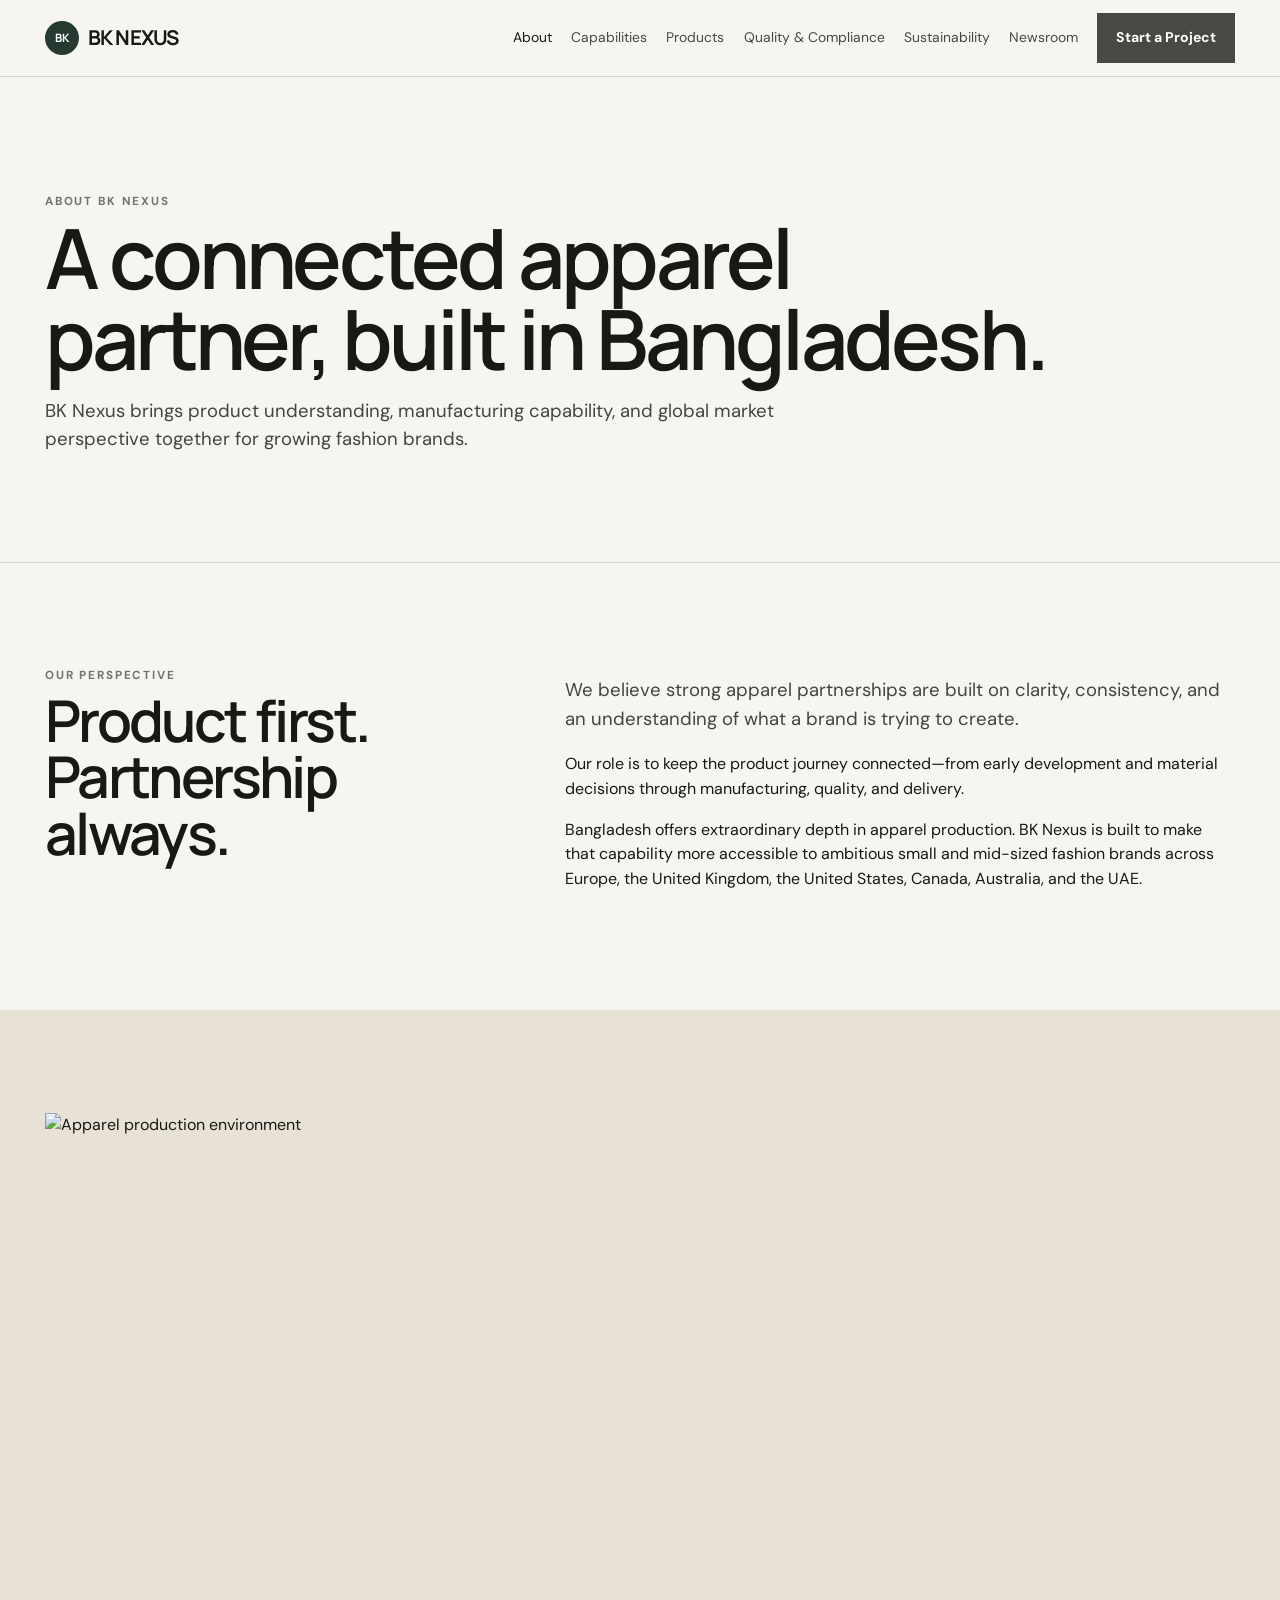
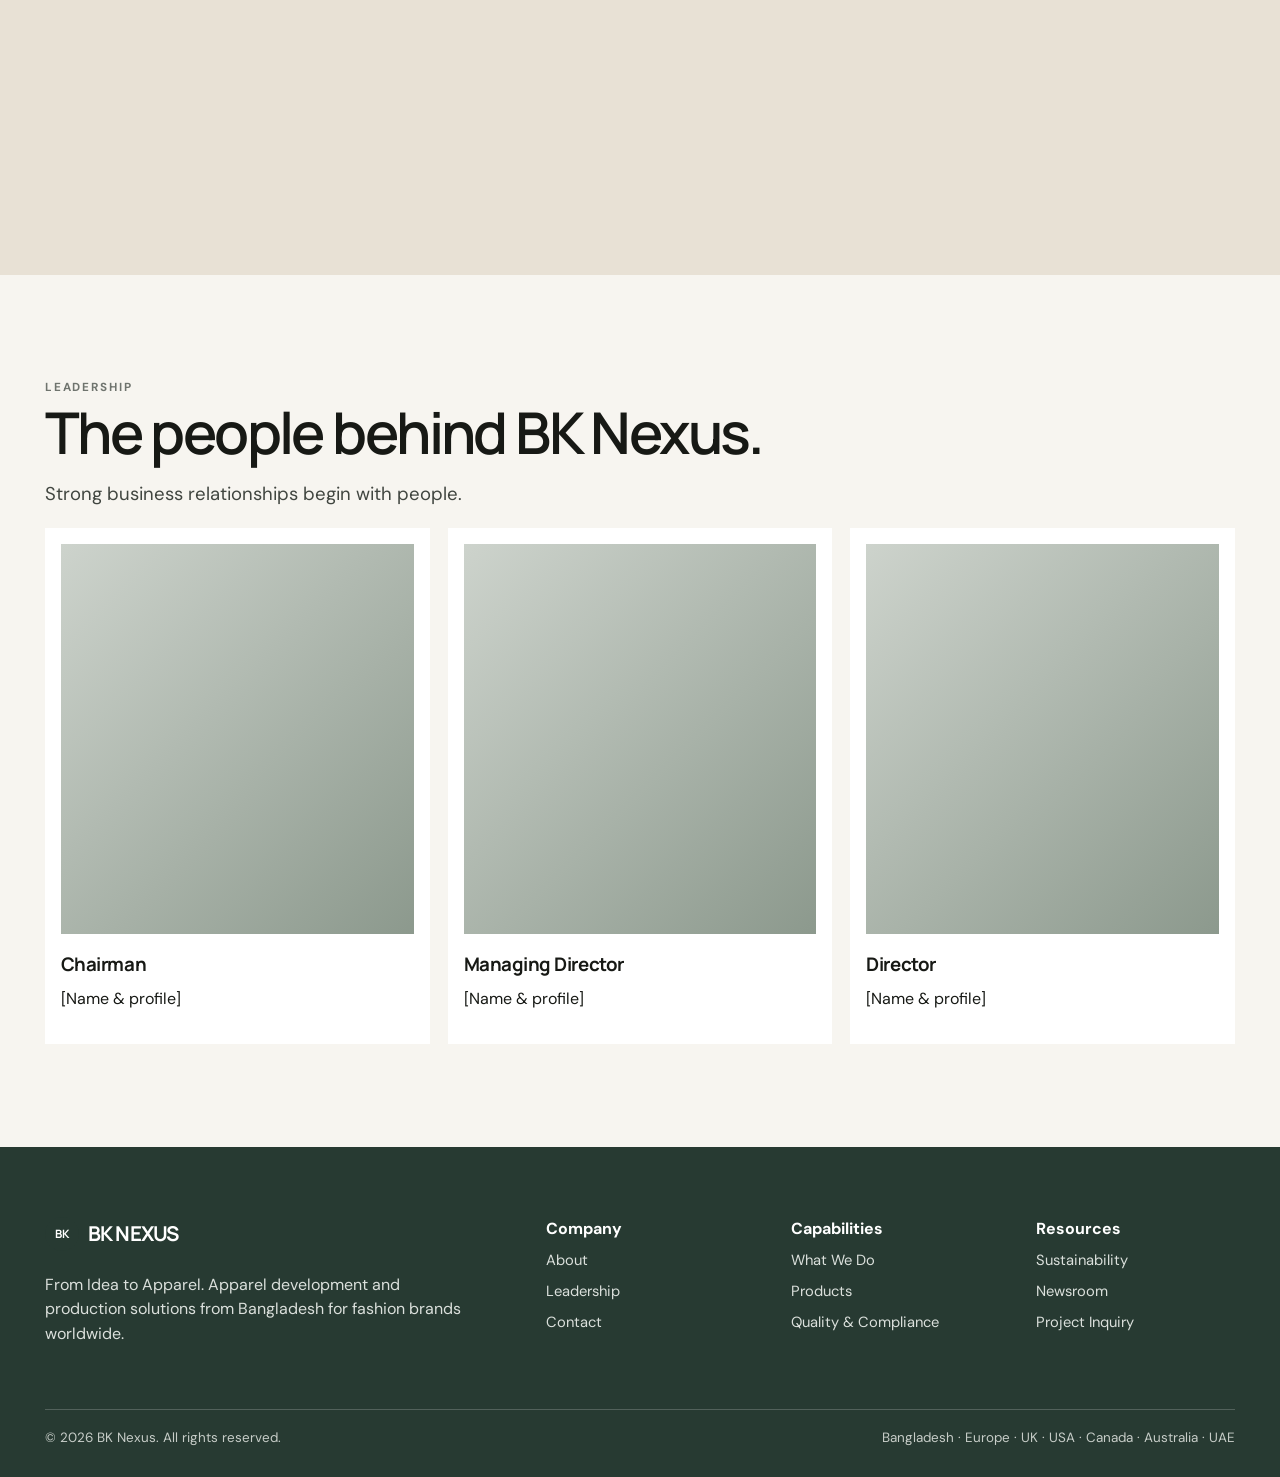
==== about.html @ fc817e80 "Add files via upload" ====
<!doctype html><html lang="en"><head><meta charset="utf-8"><meta name="viewport" content="width=device-width,initial-scale=1"><title>About | BK Nexus</title><meta name="description" content="BK Nexus — From Idea to Apparel. Apparel development and production solutions from Bangladesh."><link rel="stylesheet" href="styles.css"></head><body>
<header class="header"><div class="container nav">
  <a class="brand" href="index.html"><span>BK</span>BK NEXUS</a>
  <nav class="navlinks">
    <a href="about.html">About</a>
    <a href="capabilities.html">Capabilities</a>
    <a href="products.html">Products</a>
    <a href="quality.html">Quality & Compliance</a>
    <a href="sustainability.html">Sustainability</a>
    <a href="newsroom.html">Newsroom</a>
    <a class="btn dark" href="contact.html">Start a Project</a>
  </nav>
  <button class="menu" aria-label="Menu" aria-expanded="false">☰</button>
</div></header>

<main><section class="page-hero"><div class="container"><div class="eyebrow">About BK Nexus</div><h1 class="display">A connected apparel partner, built in Bangladesh.</h1><p class="lead">BK Nexus brings product understanding, manufacturing capability, and global market perspective together for growing fashion brands.</p></div></section>
<section><div class="container editorial-grid"><div><div class="eyebrow">Our Perspective</div><h2 class="display">Product first. Partnership always.</h2></div><div><p class="lead">We believe strong apparel partnerships are built on clarity, consistency, and an understanding of what a brand is trying to create.</p><p>Our role is to keep the product journey connected—from early development and material decisions through manufacturing, quality, and delivery.</p><p>Bangladesh offers extraordinary depth in apparel production. BK Nexus is built to make that capability more accessible to ambitious small and mid-sized fashion brands across Europe, the United Kingdom, the United States, Canada, Australia, and the UAE.</p></div></div></section>
<section class="band"><div class="container"><div class="big-image"><img src="https://images.unsplash.com/photo-1565793298595-6a879b1d9492?auto=format&fit=crop&w=1400&q=85" alt="Apparel production environment"></div></div></section>
<section id="leadership"><div class="container"><div class="eyebrow">Leadership</div><h2 class="display">The people behind BK Nexus.</h2><p class="lead">Strong business relationships begin with people.</p><div class="team"><div class="person"><div class="photo"></div><h3>Chairman</h3><p>[Name & profile]</p></div><div class="person"><div class="photo"></div><h3>Managing Director</h3><p>[Name & profile]</p></div><div class="person"><div class="photo"></div><h3>Director</h3><p>[Name & profile]</p></div></div></div></section>
</main>
<footer class="footer"><div class="container">
 <div class="footer-grid">
   <div><div class="brand"><span>BK</span>BK NEXUS</div><p style="max-width:420px;color:#dbe0dc;margin-top:22px">From Idea to Apparel. Apparel development and production solutions from Bangladesh for fashion brands worldwide.</p></div>
   <div><strong>Company</strong><a href="about.html">About</a><a href="about.html#leadership">Leadership</a><a href="contact.html">Contact</a></div>
   <div><strong>Capabilities</strong><a href="capabilities.html">What We Do</a><a href="products.html">Products</a><a href="quality.html">Quality & Compliance</a></div>
   <div><strong>Resources</strong><a href="sustainability.html">Sustainability</a><a href="newsroom.html">Newsroom</a><a href="contact.html">Project Inquiry</a></div>
 </div>
 <div class="footer-bottom"><span>© 2026 BK Nexus. All rights reserved.</span><span>Bangladesh · Europe · UK · USA · Canada · Australia · UAE</span></div>
</div></footer>
<script src="script.js"></script></body></html>
---- styles.css ----
@import url('https://fonts.googleapis.com/css2?family=DM+Sans:wght@400;500;600;700&family=Manrope:wght@500;600;700&display=swap');

:root{
  --ink:#171915;
  --forest:#273a32;
  --forest-2:#31463c;
  --sage:#a7b29f;
  --sand:#e8e1d5;
  --paper:#f7f5f0;
  --white:#ffffff;
  --line:rgba(23,25,21,.14);
  --muted:#6f746e;
  --max:1280px;
  --pad:clamp(18px,3.5vw,48px);
}
*{box-sizing:border-box}
html{scroll-behavior:smooth;overflow-x:hidden}
body{margin:0;background:var(--paper);color:var(--ink);font-family:"DM Sans",Arial,sans-serif;line-height:1.55;overflow-x:hidden}
a{color:inherit;text-decoration:none}
img{display:block;width:100%;height:100%;object-fit:cover}
button,input,textarea,select{font:inherit}
.container{width:min(calc(100% - (var(--pad) * 2)),var(--max));margin-inline:auto}
.eyebrow{font-size:.73rem;letter-spacing:.16em;text-transform:uppercase;font-weight:700;color:var(--muted)}
.display{font-family:"Manrope",sans-serif;font-weight:600;letter-spacing:-.045em;line-height:.98;text-wrap:balance}
h1,h2,h3,p{overflow-wrap:anywhere}
h1{font-size:clamp(3.1rem,7.4vw,7.5rem);margin:.08em 0 .2em}
h2{font-size:clamp(2.25rem,4.5vw,4.9rem);margin:.14em 0 .35em}
h3{font-family:"Manrope",sans-serif;letter-spacing:-.025em}
p{margin:.55em 0 1em}.lead{font-size:clamp(1.05rem,1.45vw,1.38rem);max-width:760px;color:#414640}

.header{position:sticky;z-index:60;top:0;background:rgba(247,245,240,.94);backdrop-filter:blur(16px);border-bottom:1px solid var(--line)}
.nav{min-height:76px;display:flex;align-items:center;justify-content:space-between;gap:24px}
.brand{display:inline-flex;align-items:center;font-family:"Manrope",sans-serif;font-weight:700;letter-spacing:-.04em;font-size:1.28rem;white-space:nowrap}
.brand span{display:inline-grid;place-items:center;width:34px;height:34px;background:var(--forest);color:#fff;border-radius:50%;font-size:.72rem;margin-right:9px;letter-spacing:.02em;flex:0 0 auto}
.navlinks{display:flex;gap:clamp(14px,1.5vw,24px);align-items:center;font-size:.87rem;white-space:nowrap}
.navlinks a{opacity:.78}.navlinks a:hover,.navlinks a.active{opacity:1}
.btn{display:inline-flex;align-items:center;justify-content:center;gap:10px;padding:13px 18px;border:1px solid var(--ink);font-weight:700;font-size:.88rem;transition:.2s;max-width:100%}.btn.dark{background:var(--ink);color:#fff}.btn.light{border-color:rgba(255,255,255,.5);color:#fff}.btn:hover{transform:translateY(-1px)}
.menu{display:none;border:0;background:none;padding:8px;font-size:1.4rem;line-height:1;cursor:pointer}

.hero{padding:clamp(58px,8vw,110px) 0 clamp(54px,6vw,84px);min-height:calc(100vh - 76px);display:flex;align-items:center}
.hero-grid{display:grid;grid-template-columns:minmax(0,1.08fr) minmax(340px,.92fr);gap:clamp(36px,5vw,76px);align-items:center}
.hero-copy{min-width:0}.hero .sub{font-size:clamp(1.02rem,1.4vw,1.18rem);max-width:680px}.hero-actions{display:flex;gap:12px;flex-wrap:wrap;margin-top:28px}
.hero-media{height:min(70vh,720px);min-height:520px;position:relative;overflow:hidden;background:#1c2822}.hero-media img{filter:saturate(.78) contrast(.95)}
.hero-badge{position:absolute;left:20px;right:auto;bottom:20px;background:rgba(247,245,240,.94);padding:16px 18px;width:min(240px,calc(100% - 40px))}.hero-badge strong{display:block;font-family:"Manrope";font-size:1rem;margin-top:4px}
.marquee{background:var(--forest);color:#fff;padding:15px 0;overflow:hidden;white-space:nowrap}.marquee-track{display:inline-block;animation:scroll 24s linear infinite}.marquee span{margin-right:46px;opacity:.94}@keyframes scroll{to{transform:translateX(-50%)}}

section{padding:clamp(76px,8vw,116px) 0}.split{display:grid;grid-template-columns:minmax(0,1fr) minmax(0,1fr);gap:clamp(36px,6vw,86px);align-items:start}.stats{display:grid;grid-template-columns:repeat(3,minmax(0,1fr));border-top:1px solid var(--line);border-bottom:1px solid var(--line)}.stat{padding:28px 14px;border-right:1px solid var(--line)}.stat:last-child{border-right:0}.stat b{display:block;font:600 clamp(2.1rem,4vw,4rem) "Manrope";letter-spacing:-.05em}
.cards{display:grid;grid-template-columns:repeat(3,minmax(0,1fr));gap:18px}.card{background:#fff;padding:26px;min-height:245px;display:flex;flex-direction:column;justify-content:space-between;border:1px solid rgba(0,0,0,.04);min-width:0}.card .num{font-size:.74rem;color:var(--muted)}.card h3{font-size:1.42rem;margin:28px 0 10px}.card p{color:var(--muted)}.card.dark{background:var(--forest);color:#fff}.card.dark p{color:#d8ddd9}
.feature-grid{display:grid;grid-template-columns:repeat(2,minmax(0,1fr));gap:20px}.feature{height:clamp(390px,40vw,540px);position:relative;overflow:hidden;background:#ddd;min-width:0}.feature .overlay{position:absolute;inset:0;background:linear-gradient(180deg,transparent 42%,rgba(0,0,0,.75))}.feature .caption{position:absolute;left:26px;right:26px;bottom:25px;color:#fff}.feature .caption h3{font-size:clamp(1.55rem,2.5vw,2.15rem);margin:0}.band{background:var(--sand)}.dark-section{background:var(--ink);color:#fff}.dark-section .lead,.dark-section .eyebrow{color:#cbd0cb}
.steps{display:grid;grid-template-columns:repeat(6,minmax(0,1fr));border-top:1px solid rgba(255,255,255,.22)}.step{padding:26px 14px 20px 0;border-right:1px solid rgba(255,255,255,.22);min-width:0}.step:last-child{border-right:0}.step b{font-family:"Manrope";display:block;margin-bottom:10px}.step p{font-size:.92rem;color:#cbd0cb}
.news-grid{display:grid;grid-template-columns:minmax(0,1.35fr) minmax(260px,.65fr);gap:22px}.story-main{background:#fff;min-width:0}.story-image{height:clamp(300px,34vw,450px)}.story-body{padding:26px}.story-side{display:grid;gap:18px}.story-mini{background:#fff;padding:22px;border-top:3px solid var(--forest);min-width:0}.tag{font-size:.71rem;text-transform:uppercase;letter-spacing:.12em;color:var(--muted)}.quote{font:500 clamp(2rem,4vw,4.5rem)/1.05 "Manrope";letter-spacing:-.04em;max-width:1080px;text-wrap:balance}

.footer{background:var(--forest);color:#fff;padding:70px 0 28px}.footer-grid{display:grid;grid-template-columns:minmax(260px,1.6fr) repeat(3,minmax(140px,.7fr));gap:46px}.footer a{display:block;color:#dbe0dc;margin:8px 0;font-size:.92rem}.footer-bottom{border-top:1px solid rgba(255,255,255,.2);margin-top:46px;padding-top:18px;color:#c7cdc8;font-size:.84rem;display:flex;justify-content:space-between;gap:20px;flex-wrap:wrap}

.page-hero{padding:clamp(80px,9vw,128px) 0 clamp(58px,7vw,92px);border-bottom:1px solid var(--line)}.page-hero h1{font-size:clamp(3rem,6.5vw,6.5rem);max-width:1080px}.editorial-grid{display:grid;grid-template-columns:minmax(0,.8fr) minmax(0,1.2fr);gap:clamp(34px,6vw,74px)}.big-image{height:clamp(380px,55vw,660px)}.pill-row{display:flex;flex-wrap:wrap;gap:10px}.pill{border:1px solid var(--line);padding:9px 13px;font-size:.84rem;background:#fff}.product-grid{display:grid;grid-template-columns:repeat(3,minmax(0,1fr));gap:18px}.product{position:relative;height:clamp(320px,34vw,460px);overflow:hidden;background:#ccc;min-width:0}.product:after{content:"";position:absolute;inset:0;background:linear-gradient(180deg,transparent 44%,rgba(0,0,0,.74))}.product h3{position:absolute;z-index:2;left:22px;right:18px;bottom:18px;color:#fff;font-size:clamp(1.45rem,2vw,1.9rem)}
.form{display:grid;grid-template-columns:repeat(2,minmax(0,1fr));gap:16px}.form input,.form textarea,.form select{width:100%;padding:15px 16px;border:1px solid var(--line);background:#fff;color:var(--ink);min-width:0}.form textarea{min-height:160px;grid-column:1/-1}.form .full{grid-column:1/-1}.team{display:grid;grid-template-columns:repeat(3,minmax(0,1fr));gap:18px}.person{background:#fff;padding:16px;min-width:0}.person .photo{height:clamp(300px,32vw,390px);background:linear-gradient(135deg,#cdd3cc,#8c998d)}.person h3{margin:16px 0 3px}

@media (max-width:1100px){
  .navlinks{gap:14px;font-size:.82rem}.navlinks .btn{padding:11px 13px}
  .hero-grid{grid-template-columns:minmax(0,1fr) minmax(320px,.82fr);gap:36px}
  .cards{grid-template-columns:repeat(2,minmax(0,1fr))}.steps{grid-template-columns:repeat(3,minmax(0,1fr))}.step:nth-child(3){border-right:0}.step:nth-child(-n+3){border-bottom:1px solid rgba(255,255,255,.22)}
}
@media (max-width:860px){
  .header{position:sticky}.nav{min-height:70px}.menu{display:block}.navlinks{display:none;position:absolute;top:70px;left:0;right:0;background:var(--paper);padding:18px var(--pad) 24px;flex-direction:column;align-items:stretch;border-bottom:1px solid var(--line);white-space:normal;max-height:calc(100vh - 70px);overflow:auto}.navlinks.open{display:flex}.navlinks a{padding:8px 0}.navlinks .btn{width:100%;margin-top:4px}
  .hero{min-height:auto;padding-top:50px}.hero-grid,.split,.editorial-grid,.news-grid,.footer-grid{grid-template-columns:1fr}.hero-media{height:58vw;min-height:380px;max-height:560px}.feature-grid{grid-template-columns:1fr}.footer-grid{gap:28px}.footer-grid>div:first-child{max-width:520px}.product-grid,.team{grid-template-columns:repeat(2,minmax(0,1fr))}
}
@media (max-width:620px){
  :root{--pad:16px}.container{width:calc(100% - 32px)}
  h1{font-size:clamp(3rem,15vw,4.3rem)}h2{font-size:clamp(2.25rem,11vw,3.35rem)}
  .hero{padding:42px 0 52px}.hero-grid{gap:26px}.hero-copy .eyebrow{max-width:280px}.hero .sub{font-size:1rem}.hero-actions{display:grid;grid-template-columns:1fr}.hero-actions .btn{width:100%}.hero-media{height:108vw;min-height:420px;max-height:600px}.hero-badge{left:14px;bottom:14px;width:calc(100% - 28px)}
  section{padding:70px 0}.cards,.product-grid,.team,.stats,.form{grid-template-columns:1fr}.card{min-height:215px}.feature{height:430px}.steps{grid-template-columns:1fr 1fr}.step{border-bottom:1px solid rgba(255,255,255,.22)}.step:nth-child(3){border-right:1px solid rgba(255,255,255,.22)}.step:nth-child(even){border-right:0}.step:nth-last-child(-n+2){border-bottom:0}.story-body{padding:22px}.footer{padding-top:54px}.footer-bottom{flex-direction:column}.product{height:400px}.big-image{height:460px}
}
@media (max-width:420px){
  .brand{font-size:1.12rem}.brand span{width:31px;height:31px}.hero-media{min-height:390px}.steps{grid-template-columns:1fr}.step,.step:nth-child(3),.step:nth-child(even){border-right:0}.step:nth-last-child(2){border-bottom:1px solid rgba(255,255,255,.22)}.product{height:360px}
}
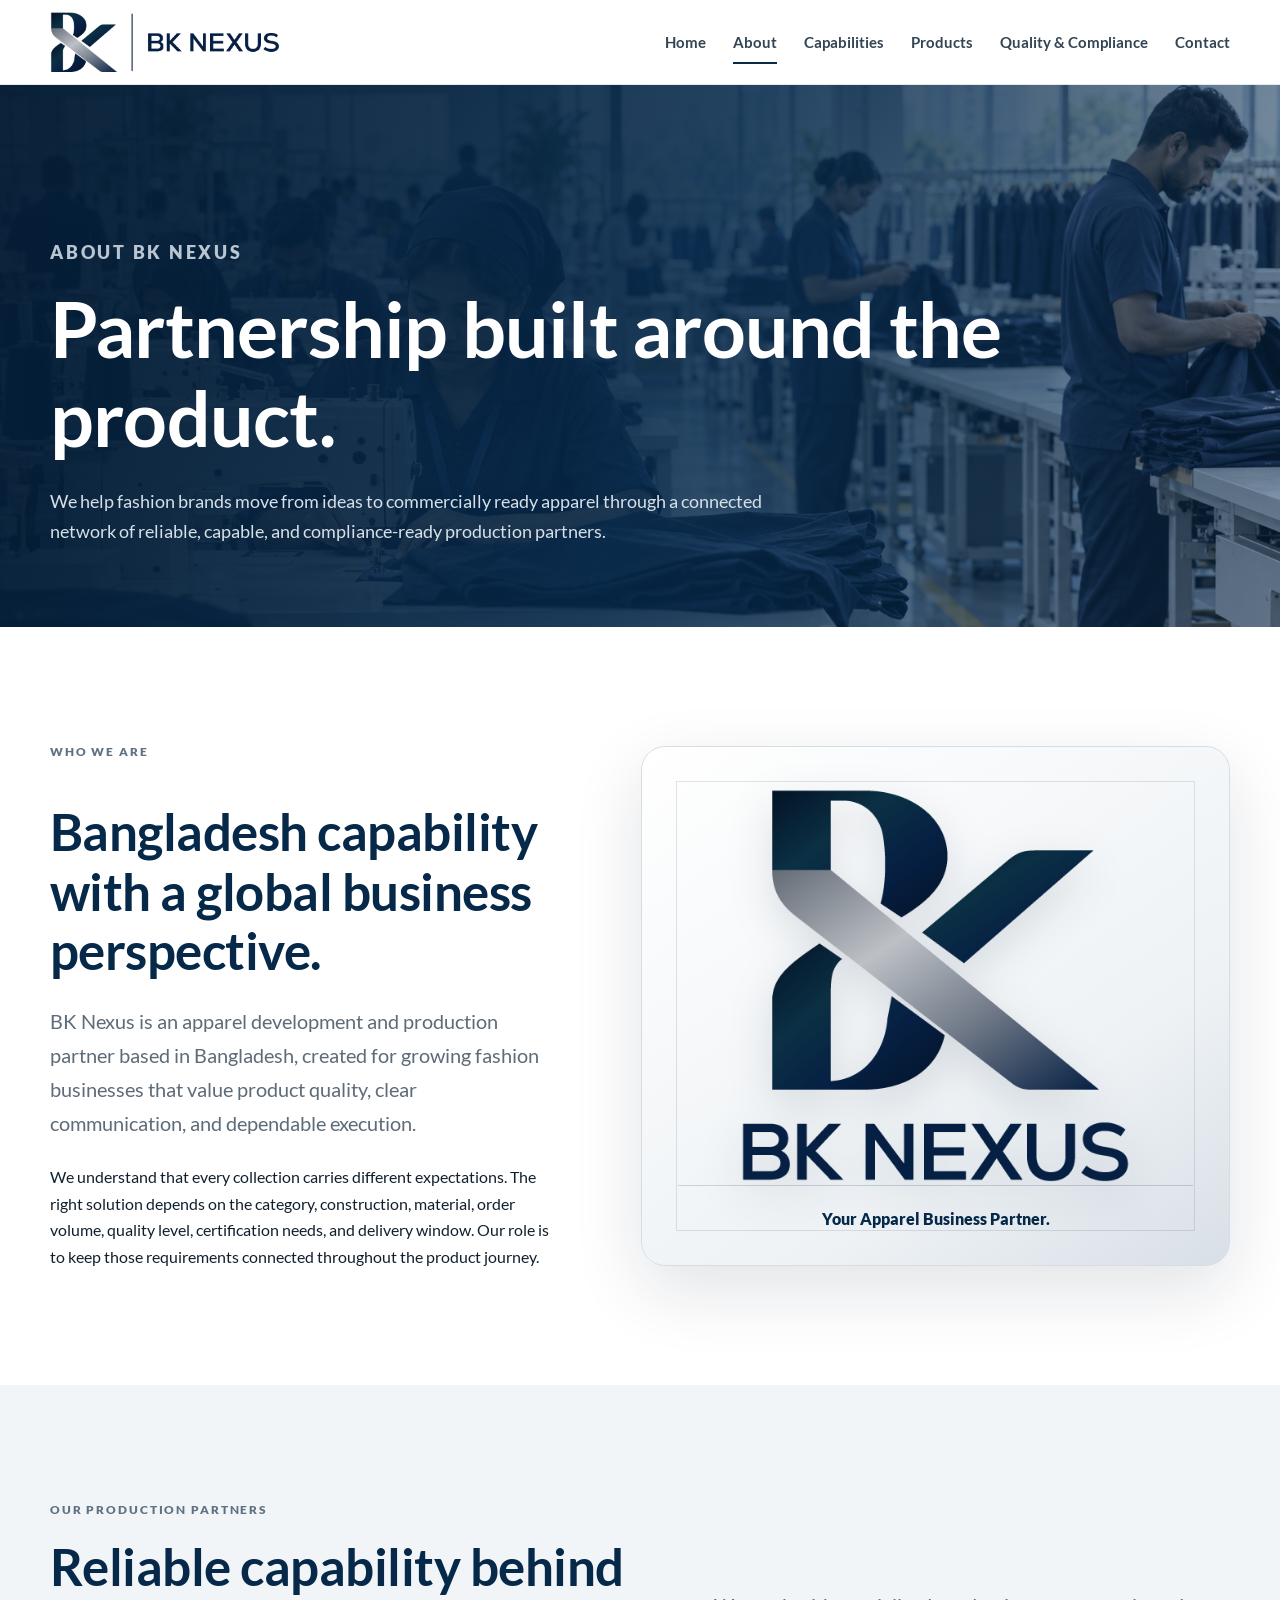
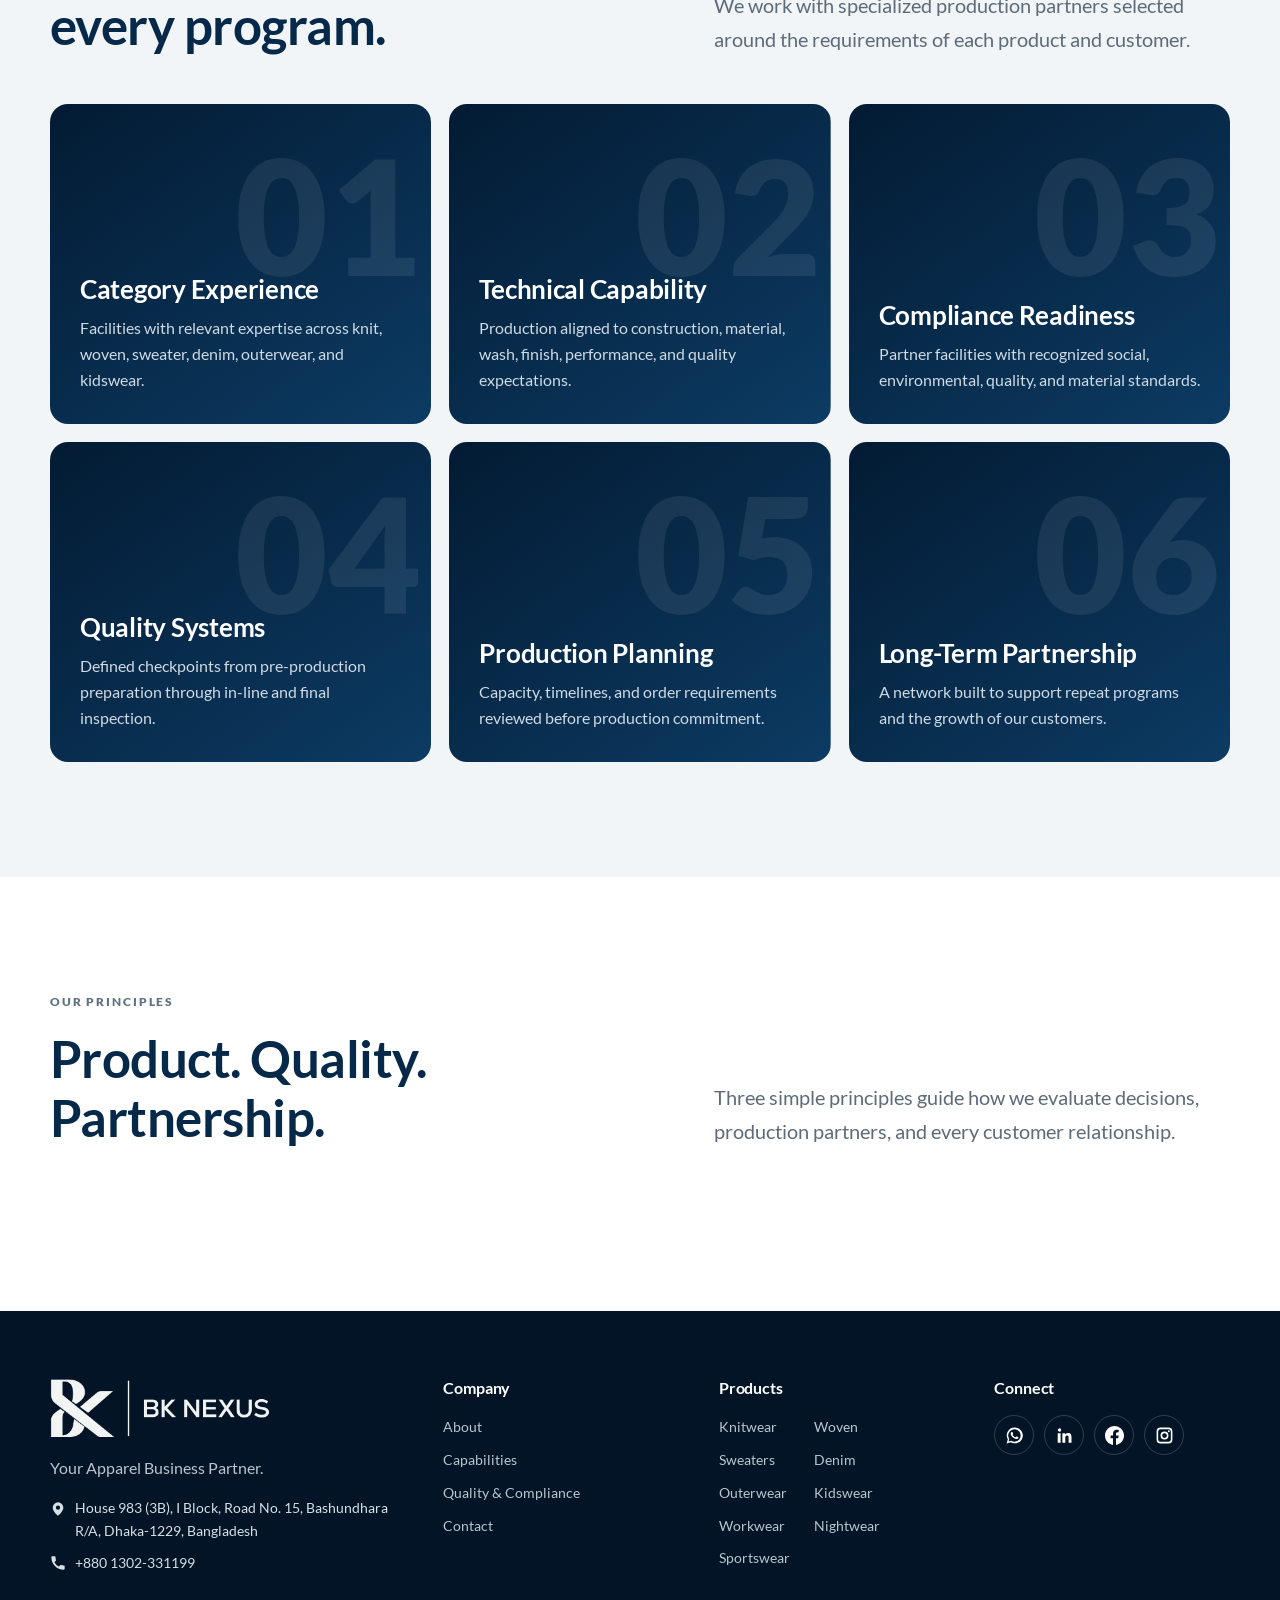
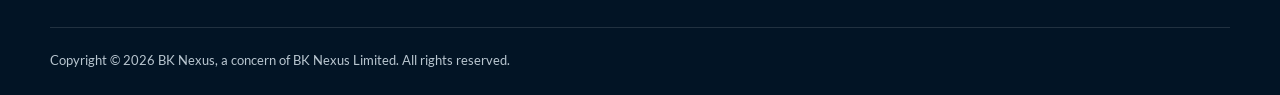
==== commit fbe9c741: "Add files via upload" ====
--- a/about.html
+++ b/about.html
@@ -1,30 +1,7 @@
-<!doctype html><html lang="en"><head><meta charset="utf-8"><meta name="viewport" content="width=device-width,initial-scale=1"><title>About | BK Nexus</title><meta name="description" content="BK Nexus — From Idea to Apparel. Apparel development and production solutions from Bangladesh."><link rel="stylesheet" href="styles.css"></head><body>
-<header class="header"><div class="container nav">
-  <a class="brand" href="index.html"><span>BK</span>BK NEXUS</a>
-  <nav class="navlinks">
-    <a href="about.html">About</a>
-    <a href="capabilities.html">Capabilities</a>
-    <a href="products.html">Products</a>
-    <a href="quality.html">Quality & Compliance</a>
-    <a href="sustainability.html">Sustainability</a>
-    <a href="newsroom.html">Newsroom</a>
-    <a class="btn dark" href="contact.html">Start a Project</a>
-  </nav>
-  <button class="menu" aria-label="Menu" aria-expanded="false">☰</button>
-</div></header>
-
-<main><section class="page-hero"><div class="container"><div class="eyebrow">About BK Nexus</div><h1 class="display">A connected apparel partner, built in Bangladesh.</h1><p class="lead">BK Nexus brings product understanding, manufacturing capability, and global market perspective together for growing fashion brands.</p></div></section>
-<section><div class="container editorial-grid"><div><div class="eyebrow">Our Perspective</div><h2 class="display">Product first. Partnership always.</h2></div><div><p class="lead">We believe strong apparel partnerships are built on clarity, consistency, and an understanding of what a brand is trying to create.</p><p>Our role is to keep the product journey connected—from early development and material decisions through manufacturing, quality, and delivery.</p><p>Bangladesh offers extraordinary depth in apparel production. BK Nexus is built to make that capability more accessible to ambitious small and mid-sized fashion brands across Europe, the United Kingdom, the United States, Canada, Australia, and the UAE.</p></div></div></section>
-<section class="band"><div class="container"><div class="big-image"><img src="https://images.unsplash.com/photo-1565793298595-6a879b1d9492?auto=format&fit=crop&w=1400&q=85" alt="Apparel production environment"></div></div></section>
-<section id="leadership"><div class="container"><div class="eyebrow">Leadership</div><h2 class="display">The people behind BK Nexus.</h2><p class="lead">Strong business relationships begin with people.</p><div class="team"><div class="person"><div class="photo"></div><h3>Chairman</h3><p>[Name & profile]</p></div><div class="person"><div class="photo"></div><h3>Managing Director</h3><p>[Name & profile]</p></div><div class="person"><div class="photo"></div><h3>Director</h3><p>[Name & profile]</p></div></div></div></section>
-</main>
-<footer class="footer"><div class="container">
- <div class="footer-grid">
-   <div><div class="brand"><span>BK</span>BK NEXUS</div><p style="max-width:420px;color:#dbe0dc;margin-top:22px">From Idea to Apparel. Apparel development and production solutions from Bangladesh for fashion brands worldwide.</p></div>
-   <div><strong>Company</strong><a href="about.html">About</a><a href="about.html#leadership">Leadership</a><a href="contact.html">Contact</a></div>
-   <div><strong>Capabilities</strong><a href="capabilities.html">What We Do</a><a href="products.html">Products</a><a href="quality.html">Quality & Compliance</a></div>
-   <div><strong>Resources</strong><a href="sustainability.html">Sustainability</a><a href="newsroom.html">Newsroom</a><a href="contact.html">Project Inquiry</a></div>
- </div>
- <div class="footer-bottom"><span>© 2026 BK Nexus. All rights reserved.</span><span>Bangladesh · Europe · UK · USA · Canada · Australia · UAE</span></div>
-</div></footer>
-<script src="script.js"></script></body></html>+<!doctype html><html lang="en"><head><meta charset="utf-8"><meta name="viewport" content="width=device-width,initial-scale=1"><title>About BK Nexus</title><link rel="stylesheet" href="assets/style.css"><script defer src="assets/site.js"></script></head><body class="page-about">
+<div class="topbar"><div class="container topbar-inner"><span>Dhaka, Bangladesh</span><span>Your Apparel Business Partner.</span></div></div><header class="site-header"><div class="container header-inner"><a class="brand" href="index.html"><img src="assets/bk-nexus-logo-horizontal.png" alt="BK Nexus"></a><button class="menu-button" data-menu-button aria-expanded="false">Menu</button><nav class="nav" data-nav><a href="index.html">Home</a><a class="active" href="about.html">About</a><a href="capabilities.html">Capabilities</a><a href="products.html">Products</a><a href="quality.html">Quality & Compliance</a><a href="contact.html">Contact</a></nav></div></header>
+<main><section class="page-hero"><div class="container"><p class="eyebrow light">About BK Nexus</p><h1>Partnership built around the product.</h1><p>We help fashion brands move from ideas to commercially ready apparel through a connected network of reliable, capable, and compliance-ready production partners.</p></div></section>
+<section class="section"><div class="container split"><div class="copy-stack"><p class="eyebrow">Who We Are</p><h2>Bangladesh capability with a global business perspective.</h2><p class="lead">BK Nexus is an apparel development and production partner based in Bangladesh, created for growing fashion businesses that value product quality, clear communication, and dependable execution.</p><p>We understand that every collection carries different expectations. The right solution depends on the category, construction, material, order volume, quality level, certification needs, and delivery window. Our role is to keep those requirements connected throughout the product journey.</p></div><div class="visual-panel"><img src="assets/bk-nexus-logo-stacked.png" alt="BK Nexus"><div class="visual-label">Your Apparel Business Partner.</div></div></div></section>
+<section class="section section-soft"><div class="container"><div class="section-head"><div><p class="eyebrow">Our Production Partners</p><h2>Reliable capability behind every program.</h2></div><p class="lead">We work with specialized production partners selected around the requirements of each product and customer.</p></div><div class="category-grid"><article class="category-card" data-letter="01"><h3>Category Experience</h3><p>Facilities with relevant expertise across knit, woven, sweater, denim, outerwear, and kidswear.</p></article><article class="category-card" data-letter="02"><h3>Technical Capability</h3><p>Production aligned to construction, material, wash, finish, performance, and quality expectations.</p></article><article class="category-card" data-letter="03"><h3>Compliance Readiness</h3><p>Partner facilities with recognized social, environmental, quality, and material standards.</p></article><article class="category-card" data-letter="04"><h3>Quality Systems</h3><p>Defined checkpoints from pre-production preparation through in-line and final inspection.</p></article><article class="category-card" data-letter="05"><h3>Production Planning</h3><p>Capacity, timelines, and order requirements reviewed before production commitment.</p></article><article class="category-card" data-letter="06"><h3>Long-Term Partnership</h3><p>A network built to support repeat programs and the growth of our customers.</p></article></div></div></section>
+<section class="section"><div class="container section-head"><div><p class="eyebrow">Our Principles</p><h2>Product. Quality. Partnership.</h2></div><p class="lead">Three simple principles guide how we evaluate decisions, production partners, and every customer relationship.</p></div></section></main>
+<footer class="footer"><div class="container"><div class="footer-grid"><div><img class="footer-logo" src="assets/bk-nexus-logo-horizontal.png" alt="BK Nexus"><p style="margin-top:18px">Your Apparel Business Partner.</p></div><div><h3>Company</h3><div class="footer-links"><a href="about.html">About</a><a href="capabilities.html">Capabilities</a></div></div><div><h3>Products</h3><div class="footer-links"><a href="products.html">All Categories</a><a href="quality.html">Quality</a></div></div><div><h3>Connect</h3><div class="footer-links"><a href="mailto:info@bknexusbd.com">info@bknexusbd.com</a><a href="contact.html">Contact</a></div></div></div><div class="footer-bottom"><span>© <span data-year></span> BK Nexus.</span><span>Dhaka, Bangladesh</span></div></div></footer></body></html>
--- a/assets/style.css
+++ b/assets/style.css
@@ -0,0 +1,242 @@
+@font-face { font-family: 'Lato'; src: url('lato-regular.ttf') format('truetype'); font-style: normal; font-weight: 400; font-display: swap; }
+@font-face { font-family: 'Lato'; src: url('lato-bold.ttf') format('truetype'); font-style: normal; font-weight: 700; font-display: swap; }
+@font-face { font-family: 'Lato'; src: url('lato-black.ttf') format('truetype'); font-style: normal; font-weight: 900; font-display: swap; }
+:root {
+  --navy: #06294a;
+  --navy-deep: #031b33;
+  --blue: #0c3b63;
+  --accent: #008f9c;
+  --accent-dark: #00727d;
+  --steel: #8f9aa8;
+  --silver: #dce1e7;
+  --mist: #f2f5f7;
+  --white: #fff;
+  --ink: #12202d;
+  --muted: #5e6b78;
+  --line: #d8dfe5;
+  --radius: 24px;
+  --shadow: 0 24px 70px rgba(3, 27, 51, .12);
+}
+* { box-sizing: border-box; }
+html { scroll-behavior: smooth; }
+body { margin: 0; color: var(--ink); background: var(--white); font-family: "Lato", Arial, ui-sans-serif, system-ui, -apple-system, BlinkMacSystemFont, "Segoe UI", sans-serif; font-size: 16px; font-weight: 400; line-height: 1.65; overflow-x: hidden; text-rendering: optimizeLegibility; -webkit-font-smoothing: antialiased; }
+a { color: inherit; text-decoration: none; }
+img { display: block; max-width: 100%; }
+button { font: inherit; }
+.container { width: min(1180px, calc(100% - 40px)); margin-inline: auto; }
+.eyebrow { margin: 0 0 16px; color: #5f7182; font-size: .78rem; font-weight: 800; letter-spacing: .15em; text-transform: uppercase; }
+.eyebrow.light { color: #b9c5d0; }
+h1, h2, h3 { margin: 0; color: var(--navy); font-weight: 700; line-height: 1.16; letter-spacing: -.01em; overflow-wrap: break-word; }
+h1 { font-size: clamp(2.7rem, 6vw, 5.9rem); }
+h2 { font-size: clamp(2rem, 4vw, 3.7rem); }
+h3 { font-size: 1.2rem; }
+p { margin: 0; }
+.lead { color: var(--muted); font-size: clamp(1.05rem, 1.6vw, 1.25rem); line-height: 1.7; }
+.section { padding: clamp(76px, 9vw, 128px) 0; }
+.section-soft { background: var(--mist); }
+.section-dark { background: var(--navy-deep); color: var(--white); }
+.section-dark h2, .section-dark h3 { color: var(--white); }
+.section-head { display: grid; grid-template-columns: 1fr .85fr; align-items: end; gap: 56px; margin-bottom: 48px; }
+.topbar { display: none; }
+.site-header { position: sticky; top: 0; z-index: 30; background: rgba(255,255,255,.94); border-bottom: 1px solid rgba(6,41,74,.1); backdrop-filter: blur(18px); }
+.header-inner { min-height: 84px; display: flex; align-items: center; justify-content: space-between; gap: 24px; }
+.brand img { width: 230px; height: 62px; object-fit: contain; object-position: left center; }
+.nav { display: flex; align-items: center; gap: 27px; color: #334555; font-size: .92rem; font-weight: 700; }
+.nav a { position: relative; padding: 30px 0; }
+.nav a::after { content: ""; position: absolute; left: 0; right: 100%; bottom: 20px; height: 2px; background: var(--navy); transition: right .25s ease; }
+.nav a:hover::after, .nav a.active::after { right: 0; }
+.menu-button { display: none; padding: 8px; border: 0; background: transparent; color: var(--navy); font-weight: 800; }
+.button { display: inline-flex; min-height: 50px; align-items: center; justify-content: center; gap: 10px; padding: 0 22px; border: 1px solid var(--navy); background: var(--navy); color: white; font-weight: 700; transition: transform .2s ease, background-color .2s ease, border-color .2s ease, color .2s ease, box-shadow .2s ease; }
+.button:hover, .button:focus-visible { transform: translateY(-2px); background: var(--accent); border-color: var(--accent); color: white; box-shadow: 0 12px 26px rgba(0,143,156,.24); }
+.button.secondary { background: transparent; color: var(--navy); }
+.button.light { background: white; color: var(--navy-deep); border-color: white; }
+.button.secondary:hover, .button.light:hover { background: var(--accent); border-color: var(--accent); color: white !important; }
+.hero { position: relative; min-height: 680px; display: grid; align-items: center; color: white; overflow: hidden; background-image: linear-gradient(112deg, rgba(3,27,51,.98) 0%, rgba(6,41,74,.9) 52%, rgba(6,41,74,.35) 100%), url('apparel-production.png'); background-size: cover; background-position: center; }
+.hero::before { content: ""; position: absolute; width: 480px; height: 480px; right: 7vw; top: 80px; border: 1px solid rgba(255,255,255,.2); transform: rotate(45deg); }
+.hero::after { content: "BK"; position: absolute; right: 3vw; bottom: -6vw; color: rgba(255,255,255,.055); font-size: clamp(15rem, 34vw, 36rem); font-weight: 900; line-height: .8; letter-spacing: -.12em; }
+.hero-inner { position: relative; z-index: 2; max-width: 850px; padding: 90px 0; }
+.hero h1 { color: white; max-width: 820px; }
+.hero .motto { margin: 22px 0 0; color: #dce4eb; font-size: clamp(1.25rem, 2.1vw, 1.7rem); font-weight: 500; }
+.hero-copy { max-width: 680px; margin: 28px 0 36px; color: #d5dee7; font-size: 1.08rem; }
+.hero-actions { display: flex; flex-wrap: wrap; gap: 14px; }
+.metric-strip { position: relative; z-index: 4; margin-top: -54px; }
+.metrics { display: grid; grid-template-columns: repeat(4, 1fr); background: white; box-shadow: var(--shadow); }
+.metric { min-height: 132px; padding: 28px; border-right: 1px solid var(--line); }
+.metric:last-child { border-right: 0; }
+.metric strong { display: block; color: var(--navy); font-size: 1.1rem; }
+.metric span { color: var(--muted); font-size: .92rem; }
+.split { display: grid; grid-template-columns: .92fr 1.08fr; gap: clamp(44px, 7vw, 96px); align-items: center; }
+.visual-panel { min-height: 520px; position: relative; overflow: hidden; border: 1px solid #d6dee5; border-radius: var(--radius); background: linear-gradient(145deg, #fff, #eef2f5 68%, #d8dfe6); box-shadow: var(--shadow); }
+.visual-panel::before { content: ""; position: absolute; inset: 34px; border: 1px solid rgba(6,41,74,.12); }
+.visual-panel img { position: absolute; width: 72%; max-height: 76%; object-fit: contain; left: 14%; top: 8%; filter: drop-shadow(0 15px 22px rgba(3,27,51,.12)); }
+.visual-panel.production-visual::before { z-index: 1; border-color: rgba(255,255,255,.34); }
+.visual-panel.production-visual img { inset: 0; width: 100%; height: 100%; max-height: none; object-fit: cover; filter: none; }
+.visual-panel.production-visual::after { content: ""; position: absolute; inset: 0; background: linear-gradient(0deg, rgba(3,27,51,.72), transparent 56%); }
+.visual-panel.production-visual .visual-label { z-index: 2; color: white; border-color: rgba(255,255,255,.42); }
+.visual-label { position: absolute; left: 36px; right: 36px; bottom: 32px; padding-top: 20px; border-top: 1px solid rgba(6,41,74,.18); color: var(--navy); font-weight: 800; text-align: center; }
+.copy-stack { display: grid; gap: 24px; }
+.feature-list { display: grid; gap: 0; border-top: 1px solid var(--line); }
+.feature { display: grid; grid-template-columns: 48px 1fr; gap: 18px; padding: 20px 0; border-bottom: 1px solid var(--line); }
+.feature span { color: var(--steel); font-weight: 900; }
+.category-grid { display: grid; grid-template-columns: repeat(3, 1fr); gap: 18px; }
+.photo-band { position: relative; min-height: 520px; display: grid; align-items: end; overflow: hidden; background: var(--navy-deep); }
+.photo-band > img { position: absolute; inset: 0; width: 100%; height: 100%; object-fit: cover; opacity: .68; }
+.photo-band::after { content: ""; position: absolute; inset: 0; background: linear-gradient(90deg, rgba(3,27,51,.92), rgba(3,27,51,.18)); }
+.photo-band-content { position: relative; z-index: 2; max-width: 650px; padding: 70px 0; color: white; }
+.photo-band-content h2 { color: white; }
+.photo-band-content p { margin-top: 20px; color: #d9e2e9; font-size: 1.1rem; }
+.category-card { position: relative; min-height: 320px; display: flex; flex-direction: column; justify-content: flex-end; overflow: hidden; padding: 30px; color: white; background: linear-gradient(145deg, var(--navy-deep), var(--blue)); border-radius: 18px; }
+.category-grid > a.category-card:nth-child(1) { background-image: linear-gradient(0deg, rgba(3,27,51,.93), rgba(3,27,51,.18)), url('https://irp.cdn-website.com/b15302b4/dms3rep/multi/16.jpg'); }
+.category-grid > a.category-card:nth-child(2) { background-image: linear-gradient(0deg, rgba(3,27,51,.93), rgba(3,27,51,.12)), url('https://images.unsplash.com/photo-1612423284934-2850a4ea6b0f?fm=jpg&ixlib=rb-4.1.0&q=85&w=1600'); }
+.category-grid > a.category-card:nth-child(3) { background-image: linear-gradient(0deg, rgba(3,27,51,.93), rgba(3,27,51,.12)), url('https://www.peregrineclothing.co.uk/cdn/shop/files/Peregrine_A_W_Products_19_09_24_0139.jpg?v=1730456853&width=1600'); }
+.category-grid > a.category-card:nth-child(4) { background-image: linear-gradient(0deg, rgba(3,27,51,.93), rgba(3,27,51,.12)), url('https://jamtrading.jp/blogs/wp-content/uploads/jam/horie/2020/05/95569670_1443835379122290_210496264943265614_n.jpg'); }
+.category-grid > a.category-card:nth-child(5) { background-image: linear-gradient(0deg, rgba(3,27,51,.93), rgba(3,27,51,.12)), url('https://boutiqueengland.com/cdn/shop/articles/pexels-mart-production-7679725_1.jpg?v=1685555091'); }
+.category-grid > a.category-card:nth-child(6) { background-image: linear-gradient(0deg, rgba(3,27,51,.93), rgba(3,27,51,.12)), url('https://cdn.prod.website-files.com/641eada4b0bfffd36ddfe298/646df332a3703e451bc5ed24_priwinkle-about-mission.jpg'); }
+.category-grid > a.category-card:nth-child(7) { background-image: linear-gradient(0deg, rgba(3,27,51,.94), rgba(3,27,51,.14)), url('https://images.unsplash.com/photo-1504917595217-d4dc5ebe6122?auto=format&fit=crop&w=1200&q=85'); }
+.category-grid > a.category-card:nth-child(8) { background-image: linear-gradient(0deg, rgba(3,27,51,.94), rgba(3,27,51,.14)), url('https://cdn.dsmcdn.com/ty1603/prod/QC/20241115/16/2b09a321-ec25-38f6-bd31-297e4a9c032b/1_org_zoom.jpg'); }
+.category-grid > a.category-card:nth-child(9) { background-image: linear-gradient(0deg, rgba(3,27,51,.94), rgba(3,27,51,.14)), url('https://images.unsplash.com/photo-1538805060514-97d9cc17730c?auto=format&fit=crop&w=1200&q=85'); }
+.category-card { background-size: cover; background-position: center; }
+.category-card::before { content: attr(data-letter); position: absolute; right: 10px; top: -22px; color: rgba(255,255,255,.08); font-size: 10rem; font-weight: 900; }
+.category-card h3 { color: white; font-size: 1.65rem; }
+.category-card p { margin-top: 10px; color: #cfdae4; }
+.category-card .link { margin-top: 24px; font-weight: 800; }
+.category-card:hover { transform: translateY(-4px); transition: transform .25s; }
+.journey { display: grid; grid-template-columns: repeat(6, minmax(0, 1fr)); gap: 30px; margin-top: 52px; align-items: stretch; }
+.journey-step { position: relative; min-height: 210px; padding: 24px 18px; border-top: 3px solid #8f9aa8; background: white; }
+.journey-step:not(:last-child)::after { content: "→"; position: absolute; right: -26px; top: 50%; transform: translateY(-50%); z-index: 2; width: 22px; height: 22px; display: grid; place-items: center; border-radius: 50%; background: var(--navy); color: white; font-family: ui-sans-serif, system-ui, sans-serif; font-size: 14px; line-height: 1; }
+.journey-step strong { display: block; margin-bottom: 28px; color: #8f9aa8; }
+.journey-step p { margin-top: 12px; color: var(--muted); font-size: .91rem; }
+.cert-grid { display: grid; grid-template-columns: repeat(3, 1fr); gap: 16px; margin-top: 44px; }
+.cert { min-height: 180px; padding: 26px; border: 1px solid rgba(255,255,255,.18); background: rgba(255,255,255,.06); }
+.cert-mark { width: 120px; height: 78px; display: grid; place-items: center; margin-bottom: 22px; border: 0; border-radius: 8px; background-color: #fff; background-repeat: no-repeat; background-position: center; background-size: contain; color: transparent; font-size: 0; }
+.cert:nth-child(1) .cert-mark { background-image: url('https://www.tpbigroup.com/templates/yootheme/cache/67/amfori%20BSCI-6723e6ca.jpeg'); }
+.cert:nth-child(2) .cert-mark { background-image: url('https://www.hoogweg.nl/media/rs0coafv/smeta-sedex-jpeg.jpg?anchor=center&height=448&mode=crop&rnd=132745226196170000&width=672'); }
+.cert:nth-child(3) .cert-mark { background-image: url('https://www.gruener-knopf.de/sites/default/files/images/2021-03/WRAP-Logo%20v.1.png'); }
+.cert:nth-child(4) .cert-mark { background-image: url('https://www.hohenstein.com.bd/fileadmin/_processed_/0/2/csm_Logo_OEKO-TEX_green_694a322a50.png'); }
+.cert:nth-child(5) .cert-mark { background-image: url('https://jsl.life/wp-content/uploads/2018/12/GOTS_thumb.jpg'); background-color: #fff; }
+.cert:nth-child(6) .cert-mark { background-image: url('https://labelinfo.be/sites/default/files/label/global_recycled_standard_2_2.png'); }
+.cert:nth-child(7) .cert-mark { background-image: url('iso-systems.svg'); }
+.cert:nth-child(8) .cert-mark { background-image: url('https://www.arrowsanitaryservice.com/assets/images/uploads/leedlogo.png'); }
+.cert:nth-child(9) .cert-mark { background-image: url('https://prtimes.jp/data/corp/51957/tmp-16723974e0da3028860427fb896afdc4-b8d2ea09a5bde3caddfe3bae0839153c.jpg?auto=avif'); }
+.cert p { margin-top: 8px; color: #b9c7d2; font-size: .9rem; }
+.disclaimer { margin-top: 28px; color: #aab9c6; font-size: .86rem; }
+.cta { padding: 70px 0; background: linear-gradient(110deg, #dce1e7, #f7f9fa); }
+.cta-inner { display: grid; grid-template-columns: 1fr auto; align-items: center; gap: 40px; }
+.page-hero { position: relative; isolation: isolate; overflow: hidden; padding: clamp(78px, 10vw, 140px) 0 80px; color: white; background-color: var(--navy-deep); background-size: cover; background-position: center; }
+.page-hero::before { content: ""; position: absolute; z-index: -1; inset: 0; background: linear-gradient(105deg, rgba(3,27,51,.97) 0%, rgba(6,41,74,.88) 52%, rgba(6,41,74,.46) 100%); }
+.page-about .page-hero { background-image: url('apparel-production.png'); background-position: center 42%; }
+.page-capabilities .page-hero { background-image: url('https://s.research.com/uploads/937196722f73c845f73726ca999c8fe1_74613885a1.webp'); }
+.page-products .page-hero { background-image: url('product-range.png'); background-position: center 44%; }
+.page-quality .page-hero { background-image: url('https://www.communityattire.com/_next/image?q=65&url=%2Fquality-control.png&w=3840'); }
+.page-contact .page-hero { background-image: url('https://old.thefinancialexpress.com.bd/uploads/1535258046.jpg'); }
+.page-start-project .page-hero { background-image: url('https://research.com/resized/uploads/b7d4c93d1dbb4a8692fd9f4a32826c5a_976590ab73.webp?format=large'); }
+.page-hero h1 { color: white; font-size: clamp(2.8rem, 6vw, 5.4rem); }
+.page-hero p { max-width: 720px; margin-top: 24px; color: #d6e0e8; font-size: 1.15rem; }
+.product-tabs { display: flex; flex-wrap: wrap; gap: 10px; margin-bottom: 44px; }
+.product-hero-photo { width: 100%; height: clamp(260px, 34vw, 470px); object-fit: cover; margin-bottom: 44px; border-radius: var(--radius); box-shadow: var(--shadow); }
+.product-tab { padding: 13px 18px; border: 1px solid var(--line); background: white; color: var(--navy); font-weight: 800; cursor: pointer; }
+.product-tab.active { background: var(--navy); color: white; border-color: var(--navy); }
+.product-stage { display: grid; grid-template-columns: 320px 1fr; gap: 48px; align-items: start; }
+.product-stage-intro { position: sticky; top: 120px; }
+.product-stage-intro p { margin-top: 20px; color: var(--muted); }
+.product-grid { display: grid; grid-template-columns: repeat(2, 1fr); gap: 16px; }
+.product-item { min-height: 180px; display: grid; grid-template-columns: 150px 1fr; overflow: hidden; border: 1px solid var(--line); background: white; }
+.product-item > img { width: 100%; height: 100%; min-height: 190px; object-fit: cover; }
+.product-item-copy { padding: 24px; }
+.product-item span { color: #8996a3; font-weight: 900; }
+.product-item h3 { margin-top: 16px; }
+.product-item p { margin-top: 10px; color: var(--muted); font-size: .9rem; }
+.inquiry-layout { display: grid; grid-template-columns: .75fr 1.25fr; gap: clamp(40px, 7vw, 90px); align-items: start; }
+.inquiry-form { display: grid; grid-template-columns: 1fr 1fr; gap: 18px; padding: clamp(24px, 4vw, 42px); border: 1px solid var(--line); background: #fff; box-shadow: var(--shadow); }
+.form-field { display: grid; gap: 8px; }
+.form-field.full { grid-column: 1 / -1; }
+.form-field label { color: var(--navy-deep); font-size: .9rem; font-weight: 800; }
+.form-field input, .form-field select, .form-field textarea { width: 100%; min-height: 50px; padding: 12px 14px; border: 1px solid #c8d1d9; background: #f9fbfc; color: var(--ink); font: inherit; }
+.form-field textarea { min-height: 150px; resize: vertical; }
+.form-note { grid-column: 1 / -1; color: var(--muted); font-size: .84rem; }
+.form-honeypot { position: absolute !important; left: -10000px !important; width: 1px !important; height: 1px !important; overflow: hidden !important; }
+.form-status { display: none; grid-column: 1 / -1; padding: 14px 16px; border: 1px solid transparent; font-size: .94rem; font-weight: 700; line-height: 1.5; }
+.form-status.is-visible { display: block; }
+.form-status.is-success { border-color: #a8d9c0; background: #edf9f3; color: #145b37; }
+.form-status.is-error { border-color: #e8b4b4; background: #fff2f2; color: #8b2525; }
+.inquiry-form .button[disabled] { cursor: wait; opacity: .72; transform: none; }
+.contact-brand-panel img { width: 66%; left: 17%; }
+.footer { padding: 68px 0 24px; background: #021425; color: #b9c6d0; }
+.footer-grid { display: grid; grid-template-columns: 1.5fr repeat(3, 1fr); gap: 40px; }
+.footer-logo { width: 220px; filter: brightness(0) invert(1); opacity: .95; }
+.footer h3 { margin-bottom: 18px; color: white; font-size: 1rem; }
+.footer-links { display: grid; gap: 9px; font-size: .9rem; }
+.footer-links a { width: fit-content; transition: color .2s ease, transform .2s ease; }
+.footer-links a:hover, .footer-links a:focus-visible { color: #5dd5df; transform: translateX(4px); }
+.footer-contact { display: grid; gap: 9px; margin-top: 16px; font-size: .9rem; }
+.footer-contact span, .footer-contact a { display: flex; align-items: flex-start; gap: 9px; color: #d7e0e7; }
+.footer-contact svg { width: 16px; height: 16px; flex: 0 0 16px; margin-top: 4px; fill: currentColor; }
+.footer-address { display: inline-block; max-width: 320px; color: #d7e0e7; font-size: .9rem; line-height: 1.55; }
+.social-icons { display: flex; flex-wrap: wrap; gap: 10px; }
+.social-icons a { width: 40px; height: 40px; display: grid; place-items: center; border: 1px solid rgba(255,255,255,.18); border-radius: 50%; color: white; transition: background-color .2s ease, border-color .2s ease, transform .2s ease; }
+.social-icons a:hover, .social-icons a:focus-visible { background: var(--accent); border-color: var(--accent); color: white; transform: translateY(-3px); }
+.social-icons svg { width: 19px; height: 19px; fill: currentColor; }
+.footer-products { grid-template-columns: repeat(2, minmax(0, max-content)); column-gap: 24px; }
+.footer-bottom { display: flex; justify-content: space-between; gap: 20px; margin-top: 52px; padding-top: 22px; border-top: 1px solid rgba(255,255,255,.12); font-size: .82rem; }
+@media (max-width: 980px) {
+  .nav { display: none; position: absolute; left: 0; right: 0; top: 84px; padding: 20px; flex-direction: column; align-items: stretch; background: white; box-shadow: var(--shadow); }
+  .nav.is-open { display: flex; }
+  .nav a { padding: 12px 8px; }
+  .nav a::after { display: none; }
+  .menu-button { display: block; }
+  .section-head, .split, .product-stage { grid-template-columns: 1fr; }
+  .inquiry-layout { grid-template-columns: 1fr; }
+  .product-stage-intro { position: static; }
+  .category-grid, .cert-grid { grid-template-columns: repeat(2, 1fr); }
+  .journey { grid-template-columns: repeat(3, 1fr); gap: 12px; }
+  .journey-step::after { display: none; }
+  .metrics { grid-template-columns: repeat(2, 1fr); }
+  .metric:nth-child(2) { border-right: 0; }
+  .metric:nth-child(-n+2) { border-bottom: 1px solid var(--line); }
+  .footer-grid { grid-template-columns: repeat(2, minmax(0, 1fr)); }
+  .hero { min-height: 620px; }
+  .hero h1 { font-size: clamp(2.8rem, 8vw, 4.8rem); }
+  .page-hero h1 { font-size: clamp(2.6rem, 7vw, 4.5rem); }
+  .footer-products { grid-template-columns: repeat(2, minmax(0, 1fr)); }
+}
+@media (max-width: 680px) {
+  .container { width: min(100% - 28px, 1180px); }
+  .header-inner { min-height: 72px; }
+  .brand img { width: 185px; height: 54px; }
+  .nav { top: 72px; }
+  .hero { min-height: 640px; }
+  .hero::before { width: 280px; height: 280px; right: -120px; }
+  .hero-inner { padding: 72px 0 92px; }
+  .hero-actions .button { width: 100%; }
+  .metric-strip { margin-top: -30px; }
+  .metrics, .category-grid, .cert-grid, .product-grid, .footer-grid { grid-template-columns: 1fr; }
+  .inquiry-form { grid-template-columns: 1fr; }
+  .form-field.full { grid-column: auto; }
+  .product-item { grid-template-columns: 120px 1fr; }
+  .metric { min-height: 100px; border-right: 0; border-bottom: 1px solid var(--line); }
+  .visual-panel { min-height: 400px; }
+  .section-head { gap: 20px; }
+  .journey { grid-template-columns: 1fr; gap: 10px; }
+  .journey-step { min-height: auto; }
+  .cta-inner { grid-template-columns: 1fr; }
+  .footer-bottom { flex-direction: column; }
+  .section { padding: 64px 0; }
+  .hero h1 { font-size: clamp(2.35rem, 12vw, 3.35rem); line-height: 1.12; }
+  .hero-copy { font-size: 1rem; }
+  .page-hero { padding: 68px 0 60px; }
+  .page-hero h1 { font-size: clamp(2.25rem, 11vw, 3.2rem); }
+  .page-hero p { font-size: 1rem; }
+  .product-tabs { flex-wrap: nowrap; overflow-x: auto; padding-bottom: 8px; scrollbar-width: thin; }
+  .product-tab { flex: 0 0 auto; min-height: 48px; }
+  .footer-products { grid-template-columns: repeat(2, minmax(0, 1fr)); }
+  .social-icons a { width: 44px; height: 44px; }
+}
+@media (max-width: 420px) {
+  .container { width: min(100% - 24px, 1180px); }
+  .brand img { width: 164px; }
+  .hero { min-height: 600px; }
+  .hero-inner { padding: 60px 0 78px; }
+  .product-item { grid-template-columns: 102px 1fr; }
+  .product-item-copy { padding: 18px; }
+  .footer-products { grid-template-columns: 1fr 1fr; column-gap: 14px; }
+}
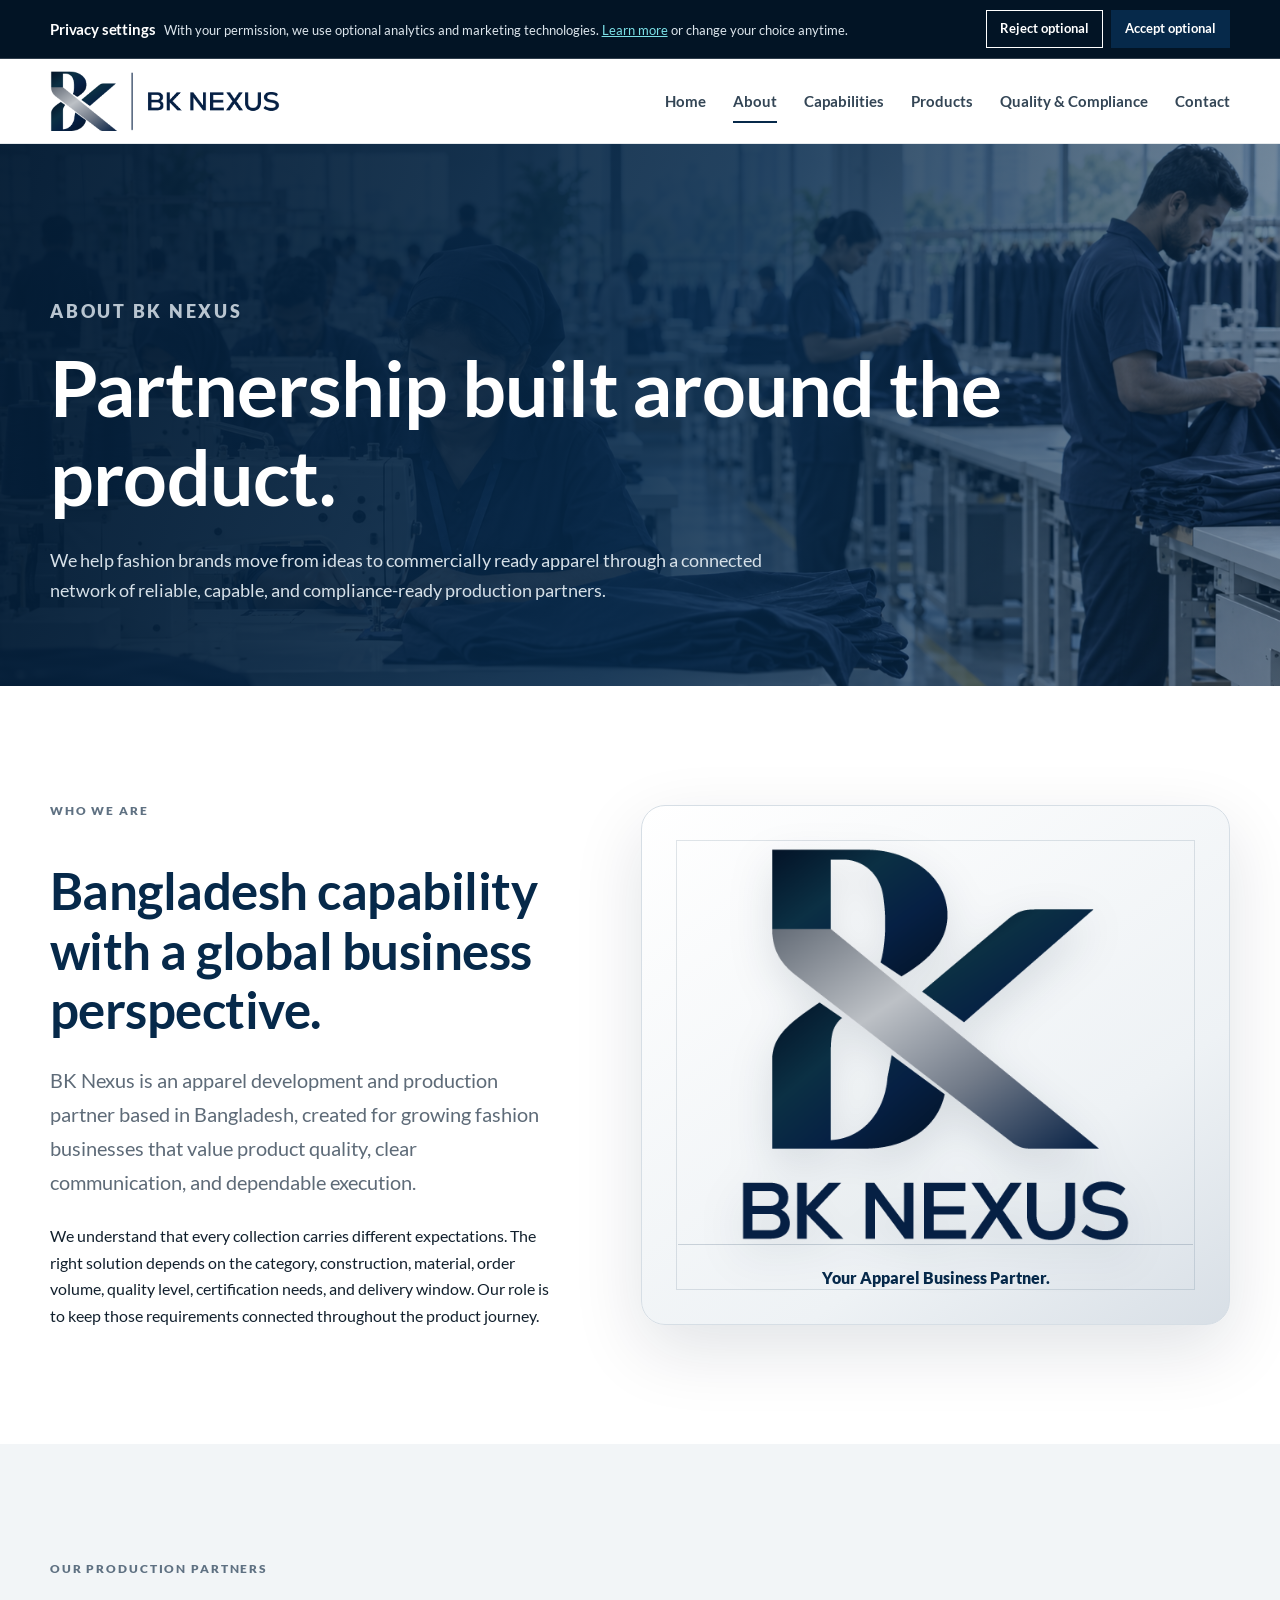
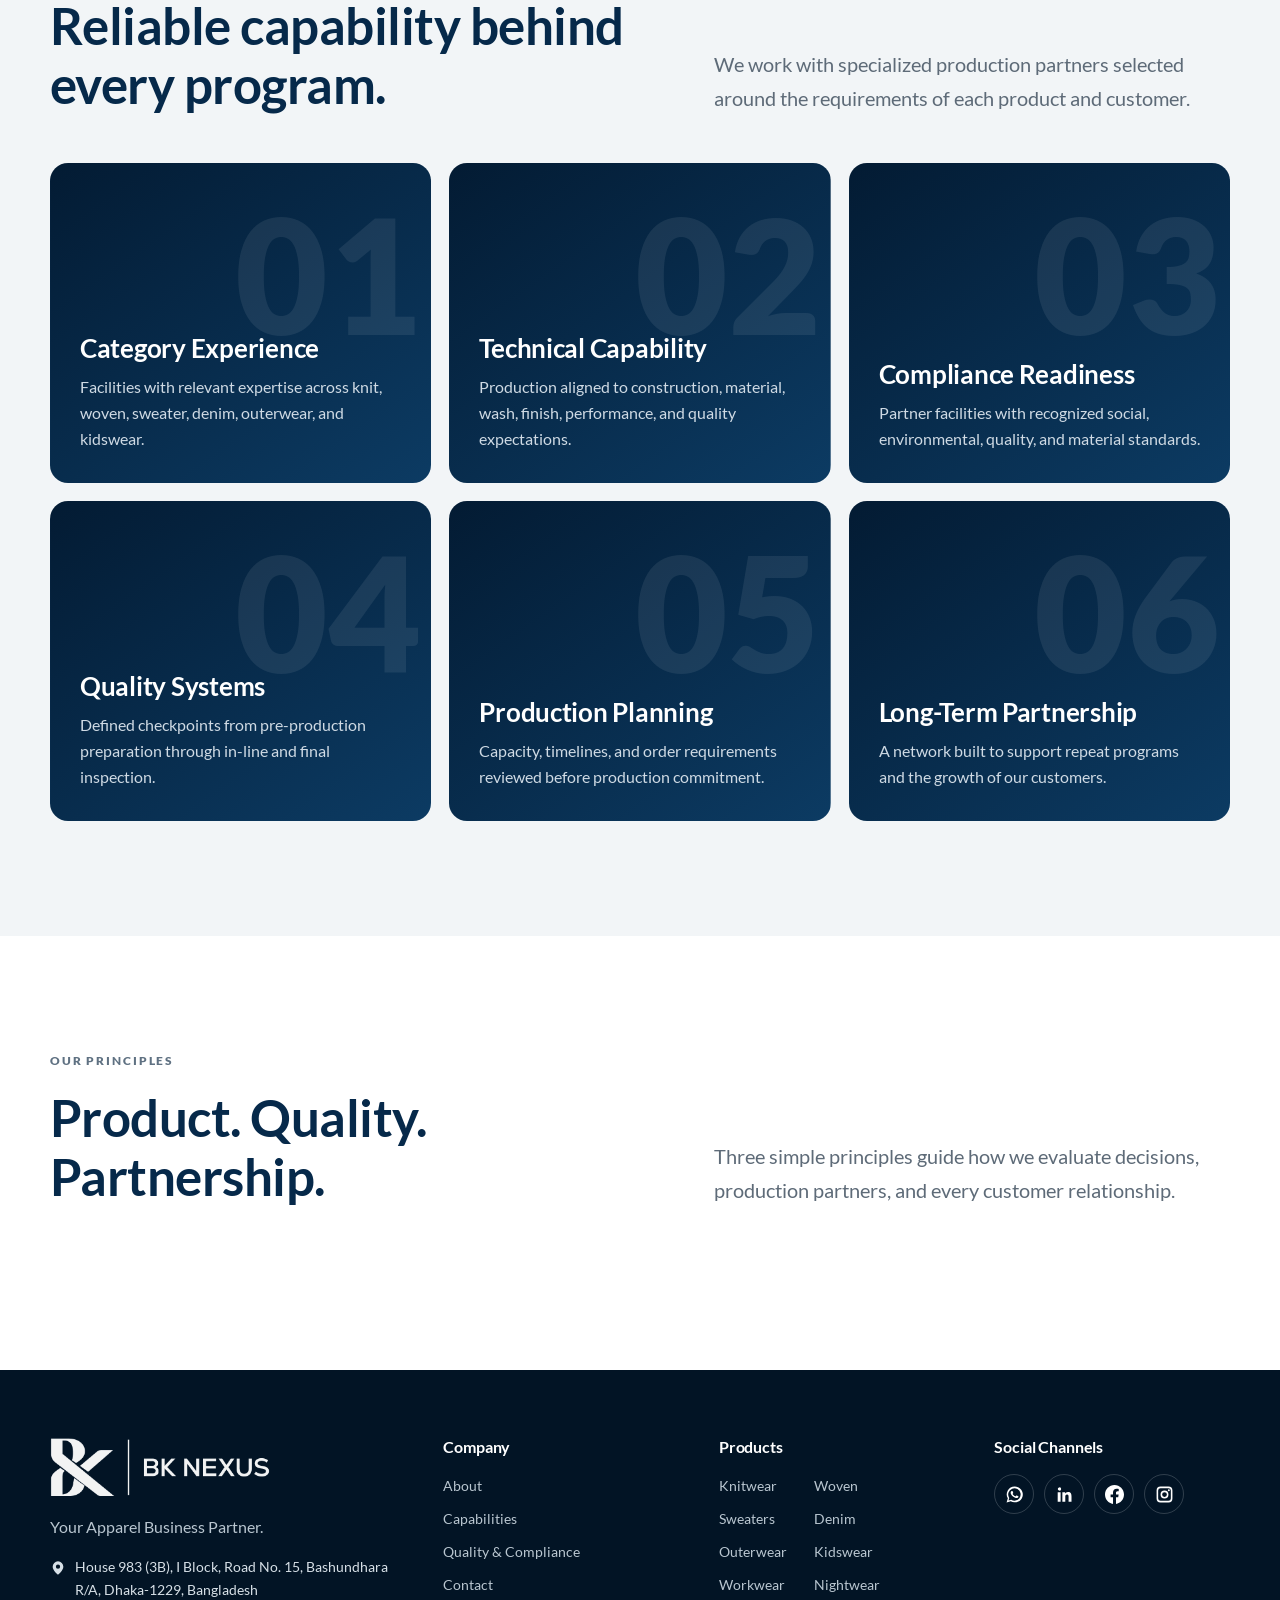
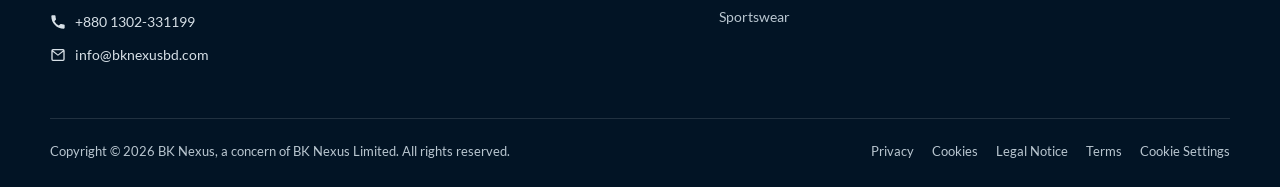
==== commit f45f54f7: "Update about.html" ====
--- a/about.html
+++ b/about.html
@@ -1,4 +1,5 @@
-<!doctype html><html lang="en"><head><meta charset="utf-8"><meta name="viewport" content="width=device-width,initial-scale=1"><title>About BK Nexus</title><link rel="stylesheet" href="assets/style.css"><script defer src="assets/site.js"></script></head><body class="page-about">
+
+<!doctype html><html lang="en"><head><meta charset="utf-8"><meta name="viewport" content="width=device-width,initial-scale=1"><meta name="description" content="Learn how BK Nexus supports international apparel brands from product idea and sourcing through quality control and shipment."><title>About BK Nexus | Apparel Business Partner Bangladesh</title><link rel="canonical" href="https://bknexusbd.com/about.html"><meta name="robots" content="index,follow,max-image-preview:large"><meta property="og:type" content="website"><meta property="og:site_name" content="BK Nexus"><meta property="og:title" content="About BK Nexus | Apparel Business Partner Bangladesh"><meta property="og:description" content="Learn how BK Nexus supports international apparel brands from product idea and sourcing through quality control and shipment."><meta property="og:url" content="https://bknexusbd.com/about.html"><meta property="og:image" content="https://bknexusbd.com/assets/apparel-production.png"><meta name="twitter:card" content="summary_large_image"><meta name="twitter:title" content="About BK Nexus | Apparel Business Partner Bangladesh"><meta name="twitter:description" content="Learn how BK Nexus supports international apparel brands from product idea and sourcing through quality control and shipment."><meta name="twitter:image" content="https://bknexusbd.com/assets/apparel-production.png"><script type="application/ld+json">{"@context":"https://schema.org","@type":"Organization","name":"BK Nexus","brand":{"@type":"Brand","name":"BK Nexus"},"url":"https://bknexusbd.com/","email":"info@bknexusbd.com","telephone":"+8801302331199","address":{"@type":"PostalAddress","streetAddress":"House 983 (3B), I Block, Road No. 15, Bashundhara R/A","addressLocality":"Dhaka","postalCode":"1229","addressCountry":"BD"},"sameAs":["https://www.linkedin.com/company/bk-nexus/","https://web.facebook.com/BKNexusBD","https://www.instagram.com/bk_nexus"]}</script><link rel="stylesheet" href="assets/style.css"><script defer src="assets/site.js"></script></head><body class="page-about">
 <div class="topbar"><div class="container topbar-inner"><span>Dhaka, Bangladesh</span><span>Your Apparel Business Partner.</span></div></div><header class="site-header"><div class="container header-inner"><a class="brand" href="index.html"><img src="assets/bk-nexus-logo-horizontal.png" alt="BK Nexus"></a><button class="menu-button" data-menu-button aria-expanded="false">Menu</button><nav class="nav" data-nav><a href="index.html">Home</a><a class="active" href="about.html">About</a><a href="capabilities.html">Capabilities</a><a href="products.html">Products</a><a href="quality.html">Quality & Compliance</a><a href="contact.html">Contact</a></nav></div></header>
 <main><section class="page-hero"><div class="container"><p class="eyebrow light">About BK Nexus</p><h1>Partnership built around the product.</h1><p>We help fashion brands move from ideas to commercially ready apparel through a connected network of reliable, capable, and compliance-ready production partners.</p></div></section>
 <section class="section"><div class="container split"><div class="copy-stack"><p class="eyebrow">Who We Are</p><h2>Bangladesh capability with a global business perspective.</h2><p class="lead">BK Nexus is an apparel development and production partner based in Bangladesh, created for growing fashion businesses that value product quality, clear communication, and dependable execution.</p><p>We understand that every collection carries different expectations. The right solution depends on the category, construction, material, order volume, quality level, certification needs, and delivery window. Our role is to keep those requirements connected throughout the product journey.</p></div><div class="visual-panel"><img src="assets/bk-nexus-logo-stacked.png" alt="BK Nexus"><div class="visual-label">Your Apparel Business Partner.</div></div></div></section>
--- a/assets/style.css
+++ b/assets/style.css
@@ -150,17 +150,27 @@
 .inquiry-form { display: grid; grid-template-columns: 1fr 1fr; gap: 18px; padding: clamp(24px, 4vw, 42px); border: 1px solid var(--line); background: #fff; box-shadow: var(--shadow); }
 .form-field { display: grid; gap: 8px; }
 .form-field.full { grid-column: 1 / -1; }
+.form-consents.full { grid-column: 1 / -1; }
 .form-field label { color: var(--navy-deep); font-size: .9rem; font-weight: 800; }
 .form-field input, .form-field select, .form-field textarea { width: 100%; min-height: 50px; padding: 12px 14px; border: 1px solid #c8d1d9; background: #f9fbfc; color: var(--ink); font: inherit; }
 .form-field textarea { min-height: 150px; resize: vertical; }
 .form-note { grid-column: 1 / -1; color: var(--muted); font-size: .84rem; }
+.form-consents { width: 100%; min-width: 0; display: grid; gap: 12px; }
+.consent-row { width: 100%; display: grid; grid-template-columns: 22px minmax(0, 1fr); gap: 12px; align-items: start; padding: 14px 16px; border: 1px solid var(--line); background: var(--mist); color: var(--muted); font-size: .9rem; font-weight: 400; line-height: 1.55; cursor: pointer; }
+.consent-row input { width: 18px; height: 18px; margin: 3px 0 0; accent-color: var(--navy); }
+.consent-row span { min-width: 0; width: 100%; }
+.consent-row a, .policy-content a { color: var(--accent-dark); text-decoration: underline; text-underline-offset: 3px; }
 .form-honeypot { position: absolute !important; left: -10000px !important; width: 1px !important; height: 1px !important; overflow: hidden !important; }
 .form-status { display: none; grid-column: 1 / -1; padding: 14px 16px; border: 1px solid transparent; font-size: .94rem; font-weight: 700; line-height: 1.5; }
 .form-status.is-visible { display: block; }
 .form-status.is-success { border-color: #a8d9c0; background: #edf9f3; color: #145b37; }
 .form-status.is-error { border-color: #e8b4b4; background: #fff2f2; color: #8b2525; }
 .inquiry-form .button[disabled] { cursor: wait; opacity: .72; transform: none; }
+.inquiry-form > .button { grid-column: 1 / -1; width: 100%; min-height: 50px; padding: 0 22px; }
 .contact-brand-panel img { width: 66%; left: 17%; }
+.contact-enquiry-wrap { max-width: 900px; }
+.contact-enquiry-head { margin-bottom: 34px; }
+.contact-enquiry-form { width: 100%; }
 .footer { padding: 68px 0 24px; background: #021425; color: #b9c6d0; }
 .footer-grid { display: grid; grid-template-columns: 1.5fr repeat(3, 1fr); gap: 40px; }
 .footer-logo { width: 220px; filter: brightness(0) invert(1); opacity: .95; }
@@ -176,8 +186,26 @@
 .social-icons a { width: 40px; height: 40px; display: grid; place-items: center; border: 1px solid rgba(255,255,255,.18); border-radius: 50%; color: white; transition: background-color .2s ease, border-color .2s ease, transform .2s ease; }
 .social-icons a:hover, .social-icons a:focus-visible { background: var(--accent); border-color: var(--accent); color: white; transform: translateY(-3px); }
 .social-icons svg { width: 19px; height: 19px; fill: currentColor; }
+.footer-connect { margin-bottom: 18px; overflow-wrap: anywhere; }
 .footer-products { grid-template-columns: repeat(2, minmax(0, max-content)); column-gap: 24px; }
 .footer-bottom { display: flex; justify-content: space-between; gap: 20px; margin-top: 52px; padding-top: 22px; border-top: 1px solid rgba(255,255,255,.12); font-size: .82rem; }
+.legal-links { display: flex; flex-wrap: wrap; justify-content: flex-end; gap: 8px 18px; }
+.legal-links a:hover { color: #5dd5df; }
+.cookie-banner { position: relative; z-index: 40; width: 100%; display: grid; grid-template-columns: 1fr auto; align-items: center; gap: 20px; padding: 10px max(20px, calc((100vw - 1180px) / 2)); border-bottom: 1px solid rgba(255,255,255,.18); background: #021425; color: #dce5ec; }
+.cookie-banner h2 { display: inline; color: #fff; font-size: .95rem; }
+.cookie-banner p { display: inline; max-width: 680px; margin-left: 8px; font-size: .82rem; line-height: 1.45; }
+.cookie-banner a { color: #7be0e7; text-decoration: underline; }
+.cookie-actions { display: flex; flex-wrap: nowrap; gap: 8px; }
+.cookie-actions .button { min-height: 38px; padding-inline: 13px; font-size: .82rem; white-space: nowrap; }
+.cookie-actions .secondary { border-color: #fff; color: #fff; }
+.policy-main { padding: clamp(60px, 8vw, 100px) 0; }
+.policy-content { max-width: 850px; }
+.policy-content h1 { font-size: clamp(2.4rem, 5vw, 4.2rem); }
+.policy-content h2 { margin-top: 42px; font-size: 1.55rem; }
+.policy-content h3 { margin-top: 28px; font-size: 1.15rem; }
+.policy-content p, .policy-content ul { margin-top: 14px; color: var(--muted); }
+.policy-content li + li { margin-top: 7px; }
+.policy-updated { margin-top: 14px; color: var(--steel); font-size: .9rem; }
 @media (max-width: 980px) {
   .nav { display: none; position: absolute; left: 0; right: 0; top: 84px; padding: 20px; flex-direction: column; align-items: stretch; background: white; box-shadow: var(--shadow); }
   .nav.is-open { display: flex; }
@@ -220,6 +248,11 @@
   .journey-step { min-height: auto; }
   .cta-inner { grid-template-columns: 1fr; }
   .footer-bottom { flex-direction: column; }
+  .legal-links { justify-content: flex-start; }
+  .cookie-banner { grid-template-columns: 1fr; gap: 9px; padding: 10px 14px; }
+  .cookie-banner h2, .cookie-banner p { display: block; margin-left: 0; }
+  .cookie-banner p { margin-top: 4px; }
+  .cookie-actions { flex-wrap: wrap; }
   .section { padding: 64px 0; }
   .hero h1 { font-size: clamp(2.35rem, 12vw, 3.35rem); line-height: 1.12; }
   .hero-copy { font-size: 1rem; }
